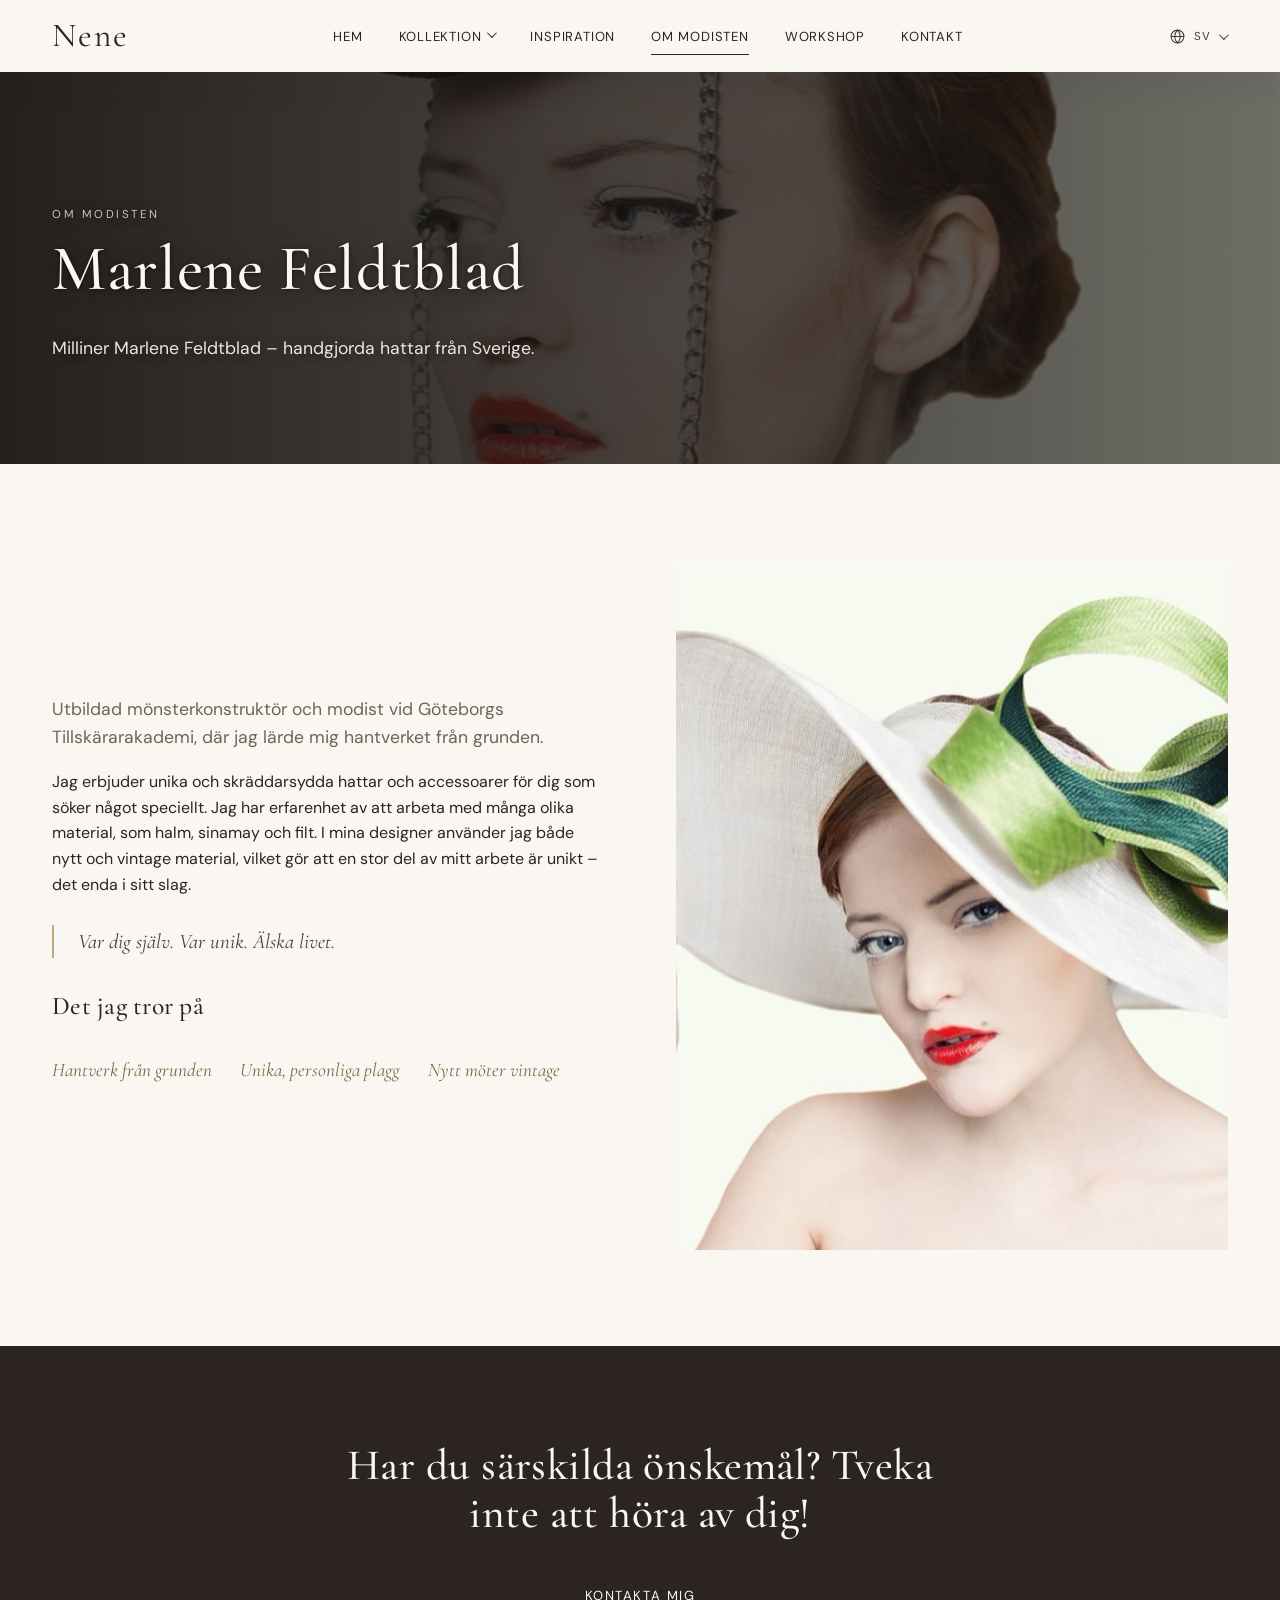
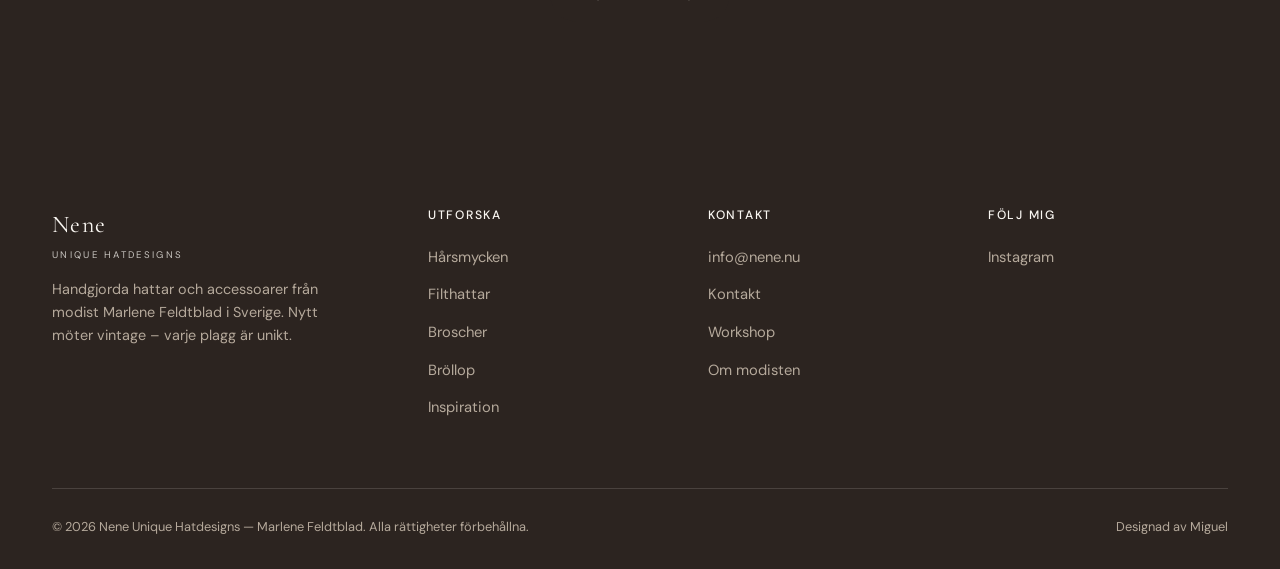
==== about.html @ f98f6aea "Initial commit: Nene Unique Hatdesigns website" ====
<!DOCTYPE html>
<html lang="sv">
<head>
<meta charset="UTF-8" />
<meta name="viewport" content="width=device-width, initial-scale=1" />
<title>Om modisten – Nene Unique Hatdesigns</title>
<meta name="description" content="Möt Marlene Feldtblad, milliner bakom Nene Unique Hatdesigns." />
<link rel="preconnect" href="https://fonts.googleapis.com">
<link rel="preconnect" href="https://fonts.gstatic.com" crossorigin>
<link href="https://fonts.googleapis.com/css2?family=Cormorant+Garamond:ital,wght@0,400;0,500;0,600;1,500&family=DM+Sans:wght@400;500;700&display=swap" rel="stylesheet">
<link rel="stylesheet" href="css/style.css" />
</head>
<body data-title-key="meta.title_about">

  <header class="site-header">
    <div class="container">
      <a href="index.html" class="brand">Nene<span>Unique Hatdesigns</span></a>
      <nav class="main-nav">
        <a href="index.html" data-i18n="nav.start">Hem</a>
        <div class="has-dropdown">
          <button type="button" class="dropdown-trigger" data-i18n="nav.collection">Kollektion</button>
          <div class="dropdown">
            <a href="hair-accessories.html" data-i18n="nav.hairAccessories">Hårsmycken</a>
            <a href="felthats.html" data-i18n="nav.feltHats">Filthattar</a>
            <a href="broches.html" data-i18n="nav.broches">Broscher</a>
            <a href="wedding.html" data-i18n="nav.wedding">Bröllop</a>
          </div>
        </div>
        <a href="inspiration.html" data-i18n="nav.inspiration">Inspiration</a>
        <a href="about.html" data-i18n="nav.about">Om modisten</a>
        <a href="workshop.html" data-i18n="nav.workshop">Workshop</a>
        <a href="contact.html" data-i18n="nav.contact">Kontakt</a>
      </nav>
      <div class="header-actions">
        <div class="lang-switch">
          <button type="button" class="lang-toggle" aria-label="Byt språk">
            <svg class="icon-globe" width="16" height="16" viewBox="0 0 24 24" fill="none" stroke="currentColor" stroke-width="1.5" stroke-linecap="round" stroke-linejoin="round" aria-hidden="true"><circle cx="12" cy="12" r="9"></circle><line x1="3" y1="12" x2="21" y2="12"></line><path d="M12 3c2.5 2.5 4 5.5 4 9s-1.5 6.5-4 9c-2.5-2.5-4-5.5-4-9s1.5-6.5 4-9z"></path></svg>
            <span class="lang-label" data-lang-current>SV</span>
          </button>
          <div class="lang-menu"></div>
        </div>
        <button type="button" class="menu-toggle" aria-label="Meny">
          <span></span><span></span><span></span>
        </button>
      </div>
    </div>
  </header>

  <section class="page-banner">
    <div class="page-banner-media"><img src="images/about-marlene.jpg" alt="Marlene Feldtblad" /></div>
    <div class="container">
      <div class="page-banner-content" data-reveal>
        <span class="eyebrow" data-i18n="about.eyebrow">Om modisten</span>
        <h1 data-i18n="about.title">Marlene Feldtblad</h1>
        <p class="lede" data-i18n="about.introLede">Milliner Marlene Feldtblad – handgjorda hattar från Sverige.</p>
      </div>
    </div>
  </section>

  <section class="section">
    <div class="container">
      <div class="split reverse">
        <div class="split-media" data-reveal>
          <img src="images/inspiration-9.jpg" alt="Marlene Feldtblad i studion" loading="lazy" />
        </div>
        <div data-reveal>
          <p class="lede" data-i18n="about.bodyP1">Utbildad mönsterkonstruktör och modist vid Göteborgs Tillskärarakademi, där jag lärde mig hantverket från grunden.</p>
          <p data-i18n="about.bodyP2">Jag erbjuder unika och skräddarsydda hattar och accessoarer för dig som söker något speciellt. Jag har erfarenhet av att arbeta med många olika material, som halm, sinamay och filt. I mina designer använder jag både nytt och vintage material, vilket gör att en stor del av mitt arbete är unikt – det enda i sitt slag.</p>
          <blockquote class="quote-block" data-i18n="about.quote">Var dig själv. Var unik. Älska livet.</blockquote>
          <h3 data-i18n="about.valuesTitle">Det jag tror på</h3>
          <ul class="value-list">
            <li data-i18n="about.value1">Hantverk från grunden</li>
            <li data-i18n="about.value2">Unika, personliga plagg</li>
            <li data-i18n="about.value3">Nytt möter vintage</li>
          </ul>
        </div>
      </div>
    </div>
  </section>

  <section class="section section--dark cta-band">
    <div class="container">
      <div data-reveal>
        <h2 data-i18n="about.ctaText">Har du särskilda önskemål? Tveka inte att höra av dig!</h2>
        <div class="actions">
          <a href="contact.html" class="btn btn--primary" data-i18n="about.ctaButton">Kontakta mig</a>
        </div>
      </div>
    </div>
  </section>

  <footer class="site-footer">
    <div class="container">
      <div class="footer-grid">
        <div class="footer-brand">
          <a href="index.html" class="brand">Nene<span>Unique Hatdesigns</span></a>
          <p data-i18n="footer.about">Handgjorda hattar och accessoarer från modist Marlene Feldtblad i Sverige.</p>
        </div>
        <div class="footer-col">
          <h4 data-i18n="footer.navTitle">Utforska</h4>
          <ul>
            <li><a href="hair-accessories.html" data-i18n="nav.hairAccessories">Hårsmycken</a></li>
            <li><a href="felthats.html" data-i18n="nav.feltHats">Filthattar</a></li>
            <li><a href="broches.html" data-i18n="nav.broches">Broscher</a></li>
            <li><a href="wedding.html" data-i18n="nav.wedding">Bröllop</a></li>
            <li><a href="inspiration.html" data-i18n="nav.inspiration">Inspiration</a></li>
          </ul>
        </div>
        <div class="footer-col">
          <h4 data-i18n="footer.contactTitle">Kontakt</h4>
          <ul>
            <li><a href="mailto:info@nene.nu">info@nene.nu</a></li>
            <li><a href="contact.html" data-i18n="nav.contact">Kontakt</a></li>
            <li><a href="workshop.html" data-i18n="nav.workshop">Workshop</a></li>
            <li><a href="about.html" data-i18n="nav.about">Om modisten</a></li>
          </ul>
        </div>
        <div class="footer-col">
          <h4 data-i18n="footer.followTitle">Följ mig</h4>
          <ul>
            <li><a href="https://www.instagram.com/modistmarlenefeldtblad" target="_blank" rel="noopener">Instagram</a></li>
          </ul>
        </div>
      </div>
      <div class="footer-bottom">
        <span>&copy; <span data-year></span> Nene Unique Hatdesigns — Marlene Feldtblad. <span data-i18n="footer.rights">Alla rättigheter förbehållna.</span></span>
        <span data-i18n="footer.credit">Design inspirerad av dibelle.se.</span>
      </div>
    </div>
  </footer>

  <div class="lightbox">
    <button type="button" class="lightbox-close" aria-label="Stäng">&times;</button>
    <img src="" alt="" />
  </div>

  <script src="js/products.js"></script>
  <script src="js/i18n.js"></script>
  <script src="js/main.js"></script>
</body>
</html>
---- css/style.css ----
/* ===========================================================
   Nene Unique Hatdesigns — Design system
   Color palette & type scale adapted from dibelle.se's visual
   language, applied to Marlene Feldtblad's millinery brand.
   =========================================================== */

:root {
  /* Colors (from dibelle.se palette) */
  --color-cream: #faf7f2;
  --color-cream-alt: #f5f0eb;
  --color-brown: #2c2420;
  --color-brown-soft: #4a3f35;
  --color-brown-light: #6f6455;
  --color-sand: #c4a882;
  --color-sand-light: #d4c5a9;
  --color-sand-dark: #7e6749;
  --color-champagne: #b8956a;
  --color-rose: #c9a89a;
  --color-border: #e8e0d8;
  --color-hint: #b5a99b;
  --color-meta: #766b5e;
  --color-white: #ffffff;
  --color-danger: #a52828;

  /* Type */
  --font-serif: 'Cormorant Garamond', Georgia, 'Times New Roman', serif;
  --font-sans: 'DM Sans', -apple-system, BlinkMacSystemFont, 'Segoe UI', sans-serif;

  /* Layout */
  --max-width: 1240px;
  --header-height: 84px;
  --radius: 2px;
  --shadow-soft: 0 12px 32px rgba(44, 36, 32, 0.08);
  --shadow-lift: 0 18px 48px rgba(44, 36, 32, 0.16);
  --ease: cubic-bezier(0.22, 1, 0.36, 1);
}

* {
  box-sizing: border-box;
}

html {
  scroll-behavior: smooth;
}

body {
  margin: 0;
  background-color: var(--color-cream);
  color: var(--color-brown);
  font-family: var(--font-sans);
  font-size: 16px;
  line-height: 1.6;
  -webkit-font-smoothing: antialiased;
}

body.no-scroll {
  overflow: hidden;
}

img {
  max-width: 100%;
  display: block;
}

a {
  color: inherit;
  text-decoration: none;
}

h1, h2, h3, h4 {
  font-family: var(--font-serif);
  font-weight: 500;
  letter-spacing: 0.01em;
  margin: 0 0 0.5em;
  color: var(--color-brown);
}

h1 { font-size: clamp(2.6rem, 5vw, 4.4rem); line-height: 1.05; }
h2 { font-size: clamp(2rem, 3.4vw, 2.9rem); line-height: 1.1; }
h3 { font-size: clamp(1.4rem, 2vw, 1.7rem); }
p { margin: 0 0 1em; }

.eyebrow {
  display: inline-block;
  font-family: var(--font-sans);
  font-size: 0.72rem;
  letter-spacing: 0.22em;
  text-transform: uppercase;
  color: var(--color-sand-dark);
  margin-bottom: 0.9em;
}

.container {
  max-width: var(--max-width);
  margin: 0 auto;
  padding: 0 32px;
}

.section {
  padding: 96px 0;
}

.section--tight { padding: 64px 0; }

.section--alt {
  background: var(--color-cream-alt);
}

.section--dark {
  background: var(--color-brown);
  color: var(--color-cream);
}
.section--dark h2, .section--dark h3 { color: var(--color-cream); }

.center { text-align: center; }

.lede {
  font-size: 1.1rem;
  color: var(--color-brown-light);
  max-width: 620px;
}
.center .lede,
.lede.center { margin-left: auto; margin-right: auto; }

/* ---------- Buttons ---------- */
.btn {
  display: inline-flex;
  align-items: center;
  gap: 10px;
  padding: 15px 34px;
  border-radius: 999px;
  font-family: var(--font-sans);
  font-size: 0.82rem;
  letter-spacing: 0.12em;
  text-transform: uppercase;
  border: 1px solid transparent;
  cursor: pointer;
  transition: all 0.35s var(--ease);
  white-space: nowrap;
}

.btn--primary {
  background: var(--color-brown);
  color: var(--color-cream);
  border-color: var(--color-brown);
}
.btn--primary:hover {
  background: var(--color-sand-dark);
  border-color: var(--color-sand-dark);
  transform: translateY(-2px);
}

.btn--outline {
  background: transparent;
  color: var(--color-brown);
  border-color: var(--color-brown);
}
.btn--outline:hover {
  background: var(--color-brown);
  color: var(--color-cream);
  transform: translateY(-2px);
}

.btn--on-dark {
  color: var(--color-cream);
  border-color: rgba(250, 247, 242, 0.55);
}
.btn--on-dark:hover {
  background: var(--color-cream);
  color: var(--color-brown);
  border-color: var(--color-cream);
}

.btn--sm {
  padding: 11px 24px;
  font-size: 0.72rem;
}

/* ---------- Header ---------- */
.site-header {
  position: fixed;
  top: 0;
  left: 0;
  right: 0;
  z-index: 500;
  height: var(--header-height);
  display: flex;
  align-items: center;
  transition: background-color 0.4s var(--ease), box-shadow 0.4s var(--ease), height 0.3s var(--ease);
}

.site-header.is-solid,
.site-header.is-open {
  background: var(--color-cream);
  box-shadow: var(--shadow-soft);
  height: 72px;
}

body:not(.has-hero) .site-header {
  background: var(--color-cream);
  box-shadow: var(--shadow-soft);
  height: 72px;
}

.site-header .container {
  display: flex;
  align-items: center;
  justify-content: space-between;
  width: 100%;
}

.brand {
  font-family: var(--font-serif);
  font-size: 1.5rem;
  letter-spacing: 0.06em;
  color: inherit;
}
.site-header .brand {
  font-size: 2.1rem;
}
.site-header .brand span {
  display: none;
}
.brand span {
  display: block;
  font-family: var(--font-sans);
  font-size: 0.6rem;
  letter-spacing: 0.24em;
  text-transform: uppercase;
  opacity: 0.75;
  margin-top: 2px;
}

.site-header {
  color: var(--color-brown);
}
body.has-hero .site-header:not(.is-solid):not(.is-open) {
  color: var(--color-cream);
}

.main-nav {
  display: flex;
  align-items: center;
  gap: 36px;
}

.main-nav a {
  font-size: 0.82rem;
  letter-spacing: 0.06em;
  text-transform: uppercase;
  padding: 6px 0;
  position: relative;
}
.main-nav a::after {
  content: '';
  position: absolute;
  left: 0;
  right: 0;
  bottom: -2px;
  height: 1px;
  background: currentColor;
  transform: scaleX(0);
  transform-origin: right;
  transition: transform 0.35s var(--ease);
}
.main-nav a:hover::after,
.main-nav a.is-active::after {
  transform: scaleX(1);
  transform-origin: left;
}

.main-nav .has-dropdown {
  position: relative;
}
.dropdown-trigger {
  position: relative;
  background: none;
  border: none;
  font-family: var(--font-sans);
  font-size: 0.82rem;
  letter-spacing: 0.06em;
  text-transform: uppercase;
  color: inherit;
  cursor: pointer;
  padding: 6px 0;
  display: inline-flex;
  align-items: center;
  gap: 6px;
}
.dropdown-trigger::after {
  content: '';
  width: 6px;
  height: 6px;
  border-right: 1px solid currentColor;
  border-bottom: 1px solid currentColor;
  transform: rotate(45deg) translateY(-2px);
  margin-top: -4px;
}
.dropdown-trigger::before {
  content: '';
  position: absolute;
  left: 0;
  right: 0;
  bottom: -2px;
  height: 1px;
  background: currentColor;
  transform: scaleX(0);
  transform-origin: right;
  transition: transform 0.35s var(--ease);
}
.dropdown-trigger:hover::before,
.has-dropdown:focus-within .dropdown-trigger::before {
  transform: scaleX(1);
  transform-origin: left;
}
.main-nav .dropdown {
  position: absolute;
  top: calc(100% + 14px);
  left: 50%;
  transform: translateX(-50%) translateY(-6px);
  background: var(--color-white);
  color: var(--color-brown);
  box-shadow: var(--shadow-lift);
  border-radius: var(--radius);
  padding: 10px;
  min-width: 210px;
  opacity: 0;
  visibility: hidden;
  transition: all 0.25s var(--ease);
}
.main-nav .has-dropdown:hover .dropdown,
.main-nav .has-dropdown:focus-within .dropdown {
  opacity: 1;
  visibility: visible;
  transform: translateX(-50%) translateY(0);
}
.main-nav .dropdown a {
  display: block;
  padding: 11px 14px;
  font-size: 0.86rem;
  text-transform: none;
  letter-spacing: 0;
  color: var(--color-brown-soft);
  border-radius: var(--radius);
}
.main-nav .dropdown a:hover {
  background: var(--color-cream-alt);
  color: var(--color-brown);
}
.main-nav .dropdown a::after { display: none; }

.header-actions {
  display: flex;
  align-items: center;
  gap: 22px;
}

/* Language switcher */
.lang-switch {
  position: relative;
}
.lang-toggle {
  display: flex;
  align-items: center;
  gap: 8px;
  background: none;
  border: none;
  color: inherit;
  padding: 6px 2px;
  font-family: var(--font-sans);
  font-size: 0.72rem;
  letter-spacing: 0.1em;
  text-transform: uppercase;
  cursor: pointer;
  opacity: 0.9;
  transition: opacity 0.25s var(--ease);
}
.lang-toggle:hover {
  opacity: 1;
}
.lang-toggle .icon-globe {
  width: 17px;
  height: 17px;
  flex-shrink: 0;
}
.lang-toggle::after {
  content: '';
  width: 6px;
  height: 6px;
  border-right: 1px solid currentColor;
  border-bottom: 1px solid currentColor;
  transform: rotate(45deg) translateY(-2px);
}
.lang-menu {
  position: absolute;
  top: calc(100% + 10px);
  right: 0;
  background: var(--color-white);
  color: var(--color-brown);
  box-shadow: var(--shadow-lift);
  border-radius: var(--radius);
  min-width: 168px;
  padding: 8px;
  opacity: 0;
  visibility: hidden;
  transform: translateY(-6px);
  transition: all 0.25s var(--ease);
}
.lang-switch.is-open .lang-menu {
  opacity: 1;
  visibility: visible;
  transform: translateY(0);
}
.lang-menu button {
  display: flex;
  width: 100%;
  align-items: center;
  gap: 10px;
  background: none;
  border: none;
  text-align: left;
  padding: 9px 10px;
  border-radius: var(--radius);
  font-family: var(--font-sans);
  font-size: 0.85rem;
  cursor: pointer;
  color: var(--color-brown-soft);
}
.lang-menu button:hover,
.lang-menu button.is-active {
  background: var(--color-cream-alt);
  color: var(--color-brown);
}

.menu-toggle {
  display: none;
  flex-direction: column;
  gap: 5px;
  background: none;
  border: none;
  cursor: pointer;
  padding: 6px;
}
.menu-toggle span {
  width: 24px;
  height: 1px;
  background: currentColor;
  transition: transform 0.3s var(--ease), opacity 0.3s var(--ease);
}
.site-header.is-open .menu-toggle span:nth-child(1) { transform: translateY(6px) rotate(45deg); }
.site-header.is-open .menu-toggle span:nth-child(2) { opacity: 0; }
.site-header.is-open .menu-toggle span:nth-child(3) { transform: translateY(-6px) rotate(-45deg); }

/* ---------- Hero ---------- */
.hero {
  position: relative;
  height: 100vh;
  min-height: 560px;
  display: flex;
  align-items: flex-end;
  color: var(--color-cream);
  overflow: hidden;
}
.hero .container {
  padding-bottom: 110px;
  width: 100%;
}
.hero-media {
  position: absolute;
  inset: 0;
  z-index: 0;
}
.hero-media img,
.hero-media video {
  width: 100%;
  height: 100%;
  object-fit: cover;
}
.hero-media img {
  transform: scale(1.08);
  animation: hero-zoom 16s var(--ease) forwards;
}
@keyframes hero-zoom {
  to { transform: scale(1); }
}
.hero-media::after {
  content: '';
  position: absolute;
  inset: 0;
  background:
    linear-gradient(90deg, rgba(20,16,14,0.82) 0%, rgba(20,16,14,0.5) 42%, rgba(20,16,14,0.22) 72%),
    linear-gradient(180deg, rgba(20,16,14,0.35) 0%, rgba(20,16,14,0.1) 35%, rgba(20,16,14,0.6) 100%);
}
.hero-content {
  position: relative;
  z-index: 1;
  max-width: 760px;
  margin: 0 auto;
  text-align: center;
}
.hero .eyebrow {
  color: var(--color-sand-light);
  text-shadow: 0 1px 12px rgba(0,0,0,0.5);
  font-size: 1.2rem;
  letter-spacing: 0.18em;
  margin-bottom: 2rem;
}
.hero-content h1 {
  color: var(--color-cream);
  text-shadow: 0 2px 24px rgba(0,0,0,0.4), 0 1px 4px rgba(0,0,0,0.5);
}
.hero-content p.lede {
  color: rgba(250, 247, 242, 0.92);
  max-width: 520px;
  margin-left: auto;
  margin-right: auto;
  text-shadow: 0 1px 12px rgba(0,0,0,0.4);
}
.hero-actions {
  display: flex;
  gap: 18px;
  margin-top: 36px;
  flex-wrap: wrap;
  justify-content: center;
}
.hero-scroll {
  position: absolute;
  bottom: 36px;
  left: 50%;
  transform: translateX(-50%);
  z-index: 1;
  width: 1px;
  height: 56px;
  background: rgba(250, 247, 242, 0.5);
  overflow: hidden;
}
.hero-scroll::after {
  content: '';
  position: absolute;
  top: -56px;
  left: 0;
  width: 1px;
  height: 56px;
  background: var(--color-cream);
  animation: scroll-line 2.4s var(--ease) infinite;
}
@keyframes scroll-line {
  to { top: 56px; }
}

/* Page (non-home) header banner */
.page-banner {
  position: relative;
  padding: 200px 0 84px;
  background: var(--color-brown);
  color: var(--color-cream);
  overflow: hidden;
}
.page-banner-media {
  position: absolute;
  inset: 0;
}
.page-banner-media img {
  width: 100%;
  height: 100%;
  object-fit: cover;
  opacity: 0.55;
}
.page-banner-media::after {
  content: '';
  position: absolute;
  inset: 0;
  background: linear-gradient(90deg, rgba(20,16,14,0.88) 0%, rgba(20,16,14,0.62) 48%, rgba(20,16,14,0.32) 100%);
}
.page-banner-content {
  position: relative;
  z-index: 1;
  max-width: 640px;
}
.page-banner .eyebrow { color: var(--color-sand-light); text-shadow: 0 1px 12px rgba(0,0,0,0.5); }
.page-banner-content h1 {
  color: var(--color-cream);
  text-shadow: 0 2px 24px rgba(0,0,0,0.4), 0 1px 4px rgba(0,0,0,0.5);
}
.page-banner-content p.lede {
  color: rgba(250, 247, 242, 0.92);
  text-shadow: 0 1px 12px rgba(0,0,0,0.4);
}

/* ---------- Credential strip ---------- */
.credentials {
  display: grid;
  grid-template-columns: repeat(3, 1fr);
  gap: 40px;
  padding: 56px 0;
  border-bottom: 1px solid var(--color-border);
}
.credential {
  text-align: center;
}
.credential .num {
  font-family: var(--font-serif);
  font-size: 2.2rem;
  color: var(--color-sand-dark);
  display: block;
  margin-bottom: 6px;
}
.credential .label {
  font-size: 0.82rem;
  color: var(--color-brown-light);
  max-width: 260px;
  margin: 0 auto;
}

/* ---------- Category grid ---------- */
.grid {
  display: grid;
  gap: 28px;
}
.grid--4 { grid-template-columns: repeat(4, 1fr); }
.grid--3 { grid-template-columns: repeat(3, 1fr); }
.grid--2 { grid-template-columns: repeat(2, 1fr); }

.cat-card {
  position: relative;
  display: block;
  border-radius: var(--radius);
  overflow: hidden;
  aspect-ratio: 3/4;
  background: var(--color-brown);
}
.cat-card img {
  width: 100%;
  height: 100%;
  object-fit: cover;
  transition: transform 0.7s var(--ease);
}
.cat-card:hover img { transform: scale(1.08); }
.cat-card::after {
  content: '';
  position: absolute;
  inset: 0;
  background: linear-gradient(180deg, rgba(44,36,32,0) 40%, rgba(44,36,32,0.85) 100%);
}
.cat-card-label {
  position: absolute;
  left: 0; right: 0; bottom: 0;
  z-index: 1;
  padding: 26px 24px;
  color: var(--color-cream);
}
.cat-card-label h3 { margin-bottom: 6px; }
.cat-card-label span {
  font-size: 0.76rem;
  letter-spacing: 0.1em;
  text-transform: uppercase;
  color: var(--color-sand-light);
  display: inline-flex;
  align-items: center;
  gap: 8px;
}
.cat-card-label span::after {
  content: '\2192';
  transition: transform 0.3s var(--ease);
}
.cat-card:hover .cat-card-label span::after { transform: translateX(6px); }

/* ---------- Split section (about teaser, workshop, about page) ---------- */
.split {
  display: grid;
  grid-template-columns: 1fr 1fr;
  gap: 72px;
  align-items: center;
}
.split-media {
  border-radius: var(--radius);
  overflow: hidden;
  aspect-ratio: 4/5;
}
.split-media img { width: 100%; height: 100%; object-fit: cover; }
.split.reverse .split-media { order: 2; }

.quote-block {
  border-left: 2px solid var(--color-sand);
  padding-left: 24px;
  margin: 28px 0;
  font-family: var(--font-serif);
  font-size: 1.3rem;
  font-style: italic;
  color: var(--color-brown-soft);
}

.value-list {
  display: flex;
  flex-wrap: wrap;
  gap: 10px 28px;
  margin: 28px 0;
  padding: 0;
  list-style: none;
}
.value-list li {
  font-family: var(--font-serif);
  font-size: 1.2rem;
  font-style: italic;
  color: var(--color-sand-dark);
}

/* ---------- News / promo band ---------- */
.news-band {
  display: grid;
  grid-template-columns: repeat(2, 1fr);
  gap: 24px;
}
.news-card {
  background: var(--color-white);
  border: 1px solid var(--color-border);
  border-radius: var(--radius);
  padding: 32px;
}
.news-card .eyebrow { margin-bottom: 14px; }
.news-card a { color: var(--color-sand-dark); text-decoration: underline; text-underline-offset: 3px; }

/* ---------- CTA band ---------- */
.cta-band {
  text-align: center;
}
.cta-band h2 { max-width: 640px; margin-left: auto; margin-right: auto; }
.cta-band .actions {
  display: flex;
  gap: 18px;
  justify-content: center;
  margin-top: 32px;
  flex-wrap: wrap;
}

/* ---------- Product grid ---------- */
.product-toolbar {
  display: flex;
  justify-content: space-between;
  align-items: baseline;
  margin-bottom: 40px;
  flex-wrap: wrap;
  gap: 12px;
}
.product-count {
  font-size: 0.8rem;
  letter-spacing: 0.06em;
  text-transform: uppercase;
  color: var(--color-meta);
}
.product-grid {
  display: grid;
  grid-template-columns: repeat(3, 1fr);
  gap: 40px 28px;
}
.product-card {
  position: relative;
}
.product-media {
  position: relative;
  border-radius: var(--radius);
  overflow: hidden;
  aspect-ratio: 4/5;
  background: var(--color-cream-alt);
  margin-bottom: 16px;
  cursor: zoom-in;
}
.product-media img {
  width: 100%;
  height: 100%;
  object-fit: cover;
  transition: transform 0.6s var(--ease);
}
.product-card:hover .product-media img { transform: scale(1.06); }
.badge-sold {
  position: absolute;
  top: 14px;
  left: 14px;
  background: var(--color-brown);
  color: var(--color-cream);
  font-size: 0.68rem;
  letter-spacing: 0.12em;
  text-transform: uppercase;
  padding: 6px 12px;
  border-radius: var(--radius);
  z-index: 1;
}
.product-info { padding: 0 2px; }
.product-price {
  font-family: var(--font-serif);
  font-size: 1.3rem;
  color: var(--color-sand-dark);
  margin-bottom: 6px;
}
.product-desc {
  font-size: 0.92rem;
  color: var(--color-brown-light);
}

/* ---------- Gallery (inspiration) ---------- */
.gallery-grid {
  columns: 4;
  column-gap: 20px;
}
.gallery-grid figure {
  margin: 0 0 20px;
  break-inside: avoid;
  border-radius: var(--radius);
  overflow: hidden;
  cursor: zoom-in;
}
.gallery-grid img {
  width: 100%;
  transition: transform 0.6s var(--ease), filter 0.6s var(--ease);
}
.gallery-grid figure:hover img {
  transform: scale(1.04);
}

.lightbox {
  position: fixed;
  inset: 0;
  z-index: 1000;
  background: rgba(20, 16, 14, 0.92);
  display: flex;
  align-items: center;
  justify-content: center;
  padding: 40px;
  opacity: 0;
  visibility: hidden;
  transition: opacity 0.3s var(--ease);
}
.lightbox.is-open { opacity: 1; visibility: visible; }
.lightbox img {
  max-width: 100%;
  max-height: 86vh;
  border-radius: var(--radius);
  box-shadow: var(--shadow-lift);
}
.lightbox-close {
  position: absolute;
  top: 28px;
  right: 32px;
  background: none;
  border: 1px solid rgba(250,247,242,0.5);
  color: var(--color-cream);
  width: 42px;
  height: 42px;
  border-radius: 50%;
  cursor: pointer;
  font-size: 1.1rem;
}
.lightbox-nav {
  position: absolute;
  top: 50%;
  transform: translateY(-50%);
  background: none;
  border: 1px solid rgba(250,247,242,0.5);
  color: var(--color-cream);
  width: 48px;
  height: 48px;
  border-radius: 50%;
  cursor: pointer;
  display: flex;
  align-items: center;
  justify-content: center;
  transition: background 0.25s var(--ease), border-color 0.25s var(--ease), opacity 0.25s var(--ease);
}
.lightbox-nav:hover {
  background: rgba(250,247,242,0.14);
  border-color: var(--color-cream);
}
.lightbox-nav.is-hidden {
  opacity: 0;
  pointer-events: none;
}
.lightbox-prev { left: 24px; }
.lightbox-next { right: 24px; }
@media (max-width: 640px) {
  .lightbox-nav { width: 40px; height: 40px; }
  .lightbox-prev { left: 10px; }
  .lightbox-next { right: 10px; }
}

/* ---------- Back to top ---------- */
.back-to-top {
  position: fixed;
  right: 32px;
  bottom: 32px;
  z-index: 400;
  width: 52px;
  height: 52px;
  border-radius: 50%;
  background: var(--color-cream);
  border: 1px solid var(--color-border);
  color: var(--color-brown);
  display: flex;
  align-items: center;
  justify-content: center;
  cursor: pointer;
  box-shadow: var(--shadow-soft);
  opacity: 0;
  visibility: hidden;
  transform: translateY(14px);
  transition: opacity 0.4s var(--ease), transform 0.4s var(--ease), visibility 0.4s, background 0.3s var(--ease), color 0.3s var(--ease);
}
.back-to-top.is-visible {
  opacity: 1;
  visibility: visible;
  transform: translateY(0);
}
.back-to-top:hover {
  background: var(--color-brown);
  color: var(--color-cream);
  border-color: var(--color-brown);
}
@media (max-width: 640px) {
  .back-to-top { right: 18px; bottom: 18px; width: 46px; height: 46px; }
}

/* ---------- Workshop pricing ---------- */
.pricing-list {
  border: 1px solid var(--color-border);
  border-radius: var(--radius);
  overflow: hidden;
  margin: 28px 0;
  background: var(--color-white);
}
.pricing-row {
  display: flex;
  justify-content: space-between;
  padding: 18px 24px;
  border-bottom: 1px solid var(--color-border);
  font-size: 0.95rem;
}
.pricing-row:last-child { border-bottom: none; }
.pricing-row strong { font-family: var(--font-serif); font-size: 1.1rem; color: var(--color-sand-dark); }

/* ---------- Contact ---------- */
.contact-grid {
  display: grid;
  grid-template-columns: 1fr 1fr;
  gap: 72px;
}
.contact-info-list {
  list-style: none;
  padding: 0;
  margin: 28px 0;
}
.contact-info-list li {
  display: flex;
  gap: 14px;
  padding: 14px 0;
  border-bottom: 1px solid var(--color-border);
  font-size: 0.95rem;
}
.contact-info-list li:first-child { padding-top: 0; }
.contact-info-list .k {
  min-width: 130px;
  color: var(--color-meta);
  font-size: 0.78rem;
  letter-spacing: 0.08em;
  text-transform: uppercase;
  padding-top: 2px;
}

.form-field {
  margin-bottom: 20px;
}
.form-field label {
  display: block;
  font-size: 0.76rem;
  letter-spacing: 0.1em;
  text-transform: uppercase;
  color: var(--color-meta);
  margin-bottom: 8px;
}
.form-field input,
.form-field textarea {
  width: 100%;
  border: 1px solid var(--color-border);
  background: var(--color-white);
  border-radius: var(--radius);
  padding: 14px 16px;
  font-family: var(--font-sans);
  font-size: 0.95rem;
  color: var(--color-brown);
  transition: border-color 0.25s var(--ease);
}
.form-field input:focus,
.form-field textarea:focus {
  outline: none;
  border-color: var(--color-sand-dark);
}
.form-field textarea { min-height: 140px; resize: vertical; }
.form-note {
  font-size: 0.82rem;
  color: var(--color-meta);
  margin-top: 14px;
}
.form-success {
  display: none;
  background: var(--color-cream-alt);
  border: 1px solid var(--color-border);
  border-radius: var(--radius);
  padding: 16px 20px;
  margin-top: 20px;
  font-size: 0.92rem;
}
.form-success.is-visible { display: block; }

/* ---------- Footer ---------- */
.site-footer {
  background: var(--color-brown);
  color: var(--color-cream-alt);
  padding: 88px 0 32px;
}
.footer-grid {
  display: grid;
  grid-template-columns: 1.4fr 1fr 1fr 1fr;
  gap: 40px;
  padding-bottom: 56px;
  border-bottom: 1px solid rgba(250,247,242,0.14);
}
.footer-brand .brand { color: var(--color-cream); }
.footer-brand p { color: var(--color-hint); font-size: 0.9rem; margin-top: 16px; max-width: 280px; }
.footer-col h4 {
  color: var(--color-cream);
  font-family: var(--font-sans);
  font-size: 0.76rem;
  letter-spacing: 0.14em;
  text-transform: uppercase;
  margin-bottom: 18px;
}
.footer-col ul { list-style: none; padding: 0; margin: 0; }
.footer-col li { margin-bottom: 12px; }
.footer-col a { color: var(--color-hint); font-size: 0.92rem; }
.footer-col a:hover { color: var(--color-cream); }
.footer-bottom {
  display: flex;
  justify-content: space-between;
  align-items: center;
  padding-top: 28px;
  font-size: 0.8rem;
  color: var(--color-hint);
  flex-wrap: wrap;
  gap: 12px;
}

/* ---------- Scroll reveal ---------- */
[data-reveal] {
  opacity: 0;
  transform: translateY(28px);
  transition: opacity 0.8s var(--ease), transform 0.8s var(--ease);
}
[data-reveal].is-visible {
  opacity: 1;
  transform: translateY(0);
}
[data-reveal-group] > * {
  opacity: 0;
  transform: translateY(28px);
  transition: opacity 0.7s var(--ease), transform 0.7s var(--ease);
}
[data-reveal-group].is-visible > * {
  opacity: 1;
  transform: translateY(0);
}
[data-reveal-group].is-visible > *:nth-child(1) { transition-delay: 0.05s; }
[data-reveal-group].is-visible > *:nth-child(2) { transition-delay: 0.12s; }
[data-reveal-group].is-visible > *:nth-child(3) { transition-delay: 0.19s; }
[data-reveal-group].is-visible > *:nth-child(4) { transition-delay: 0.26s; }
[data-reveal-group].is-visible > *:nth-child(5) { transition-delay: 0.33s; }
[data-reveal-group].is-visible > *:nth-child(6) { transition-delay: 0.4s; }

/* ---------- Responsive ---------- */
@media (max-width: 1080px) {
  .grid--4 { grid-template-columns: repeat(2, 1fr); }
  .grid--3 { grid-template-columns: repeat(2, 1fr); }
  .product-grid { grid-template-columns: repeat(2, 1fr); }
  .footer-grid { grid-template-columns: 1fr 1fr; }
  .gallery-grid { columns: 3; }
  .split, .contact-grid { gap: 44px; }
}

@media (max-width: 860px) {
  .credentials { grid-template-columns: 1fr; gap: 24px; }
  .split, .contact-grid { grid-template-columns: 1fr; }
  .split.reverse .split-media { order: 0; }
  .news-band { grid-template-columns: 1fr; }
  .gallery-grid { columns: 2; }

  .main-nav { display: none; }
  .menu-toggle { display: flex; }
  .lang-switch .lang-toggle span.lang-label { display: none; }

  .site-header.is-open {
    flex-direction: column;
    align-items: stretch;
    height: auto;
    padding-bottom: 20px;
  }
  .site-header.is-open .container {
    flex-direction: column;
    align-items: stretch;
    gap: 20px;
  }
  .site-header.is-open .main-nav {
    display: flex;
    flex-direction: column;
    gap: 18px;
    padding-top: 8px;
  }
  .site-header.is-open .header-actions {
    justify-content: space-between;
  }
  .main-nav .dropdown {
    position: static;
    opacity: 1;
    visibility: visible;
    transform: none;
    box-shadow: none;
    background: none;
    padding: 4px 0 0 14px;
    min-width: 0;
    display: none;
  }
  .site-header.is-open .has-dropdown.is-expanded .dropdown {
    display: block;
  }
  .main-nav .dropdown a {
    color: inherit;
    padding: 8px 0;
    font-size: 0.8rem;
    text-transform: uppercase;
    letter-spacing: 0.06em;
  }
}

@media (max-width: 640px) {
  .section { padding: 64px 0; }
  .container { padding: 0 20px; }
  .grid--4, .grid--3, .grid--2, .product-grid { grid-template-columns: 1fr; }
  .gallery-grid { columns: 1; }
  .footer-grid { grid-template-columns: 1fr; gap: 32px; }
  .hero-actions { flex-direction: column; align-items: center; }
  .page-banner { padding: 160px 0 56px; }
}
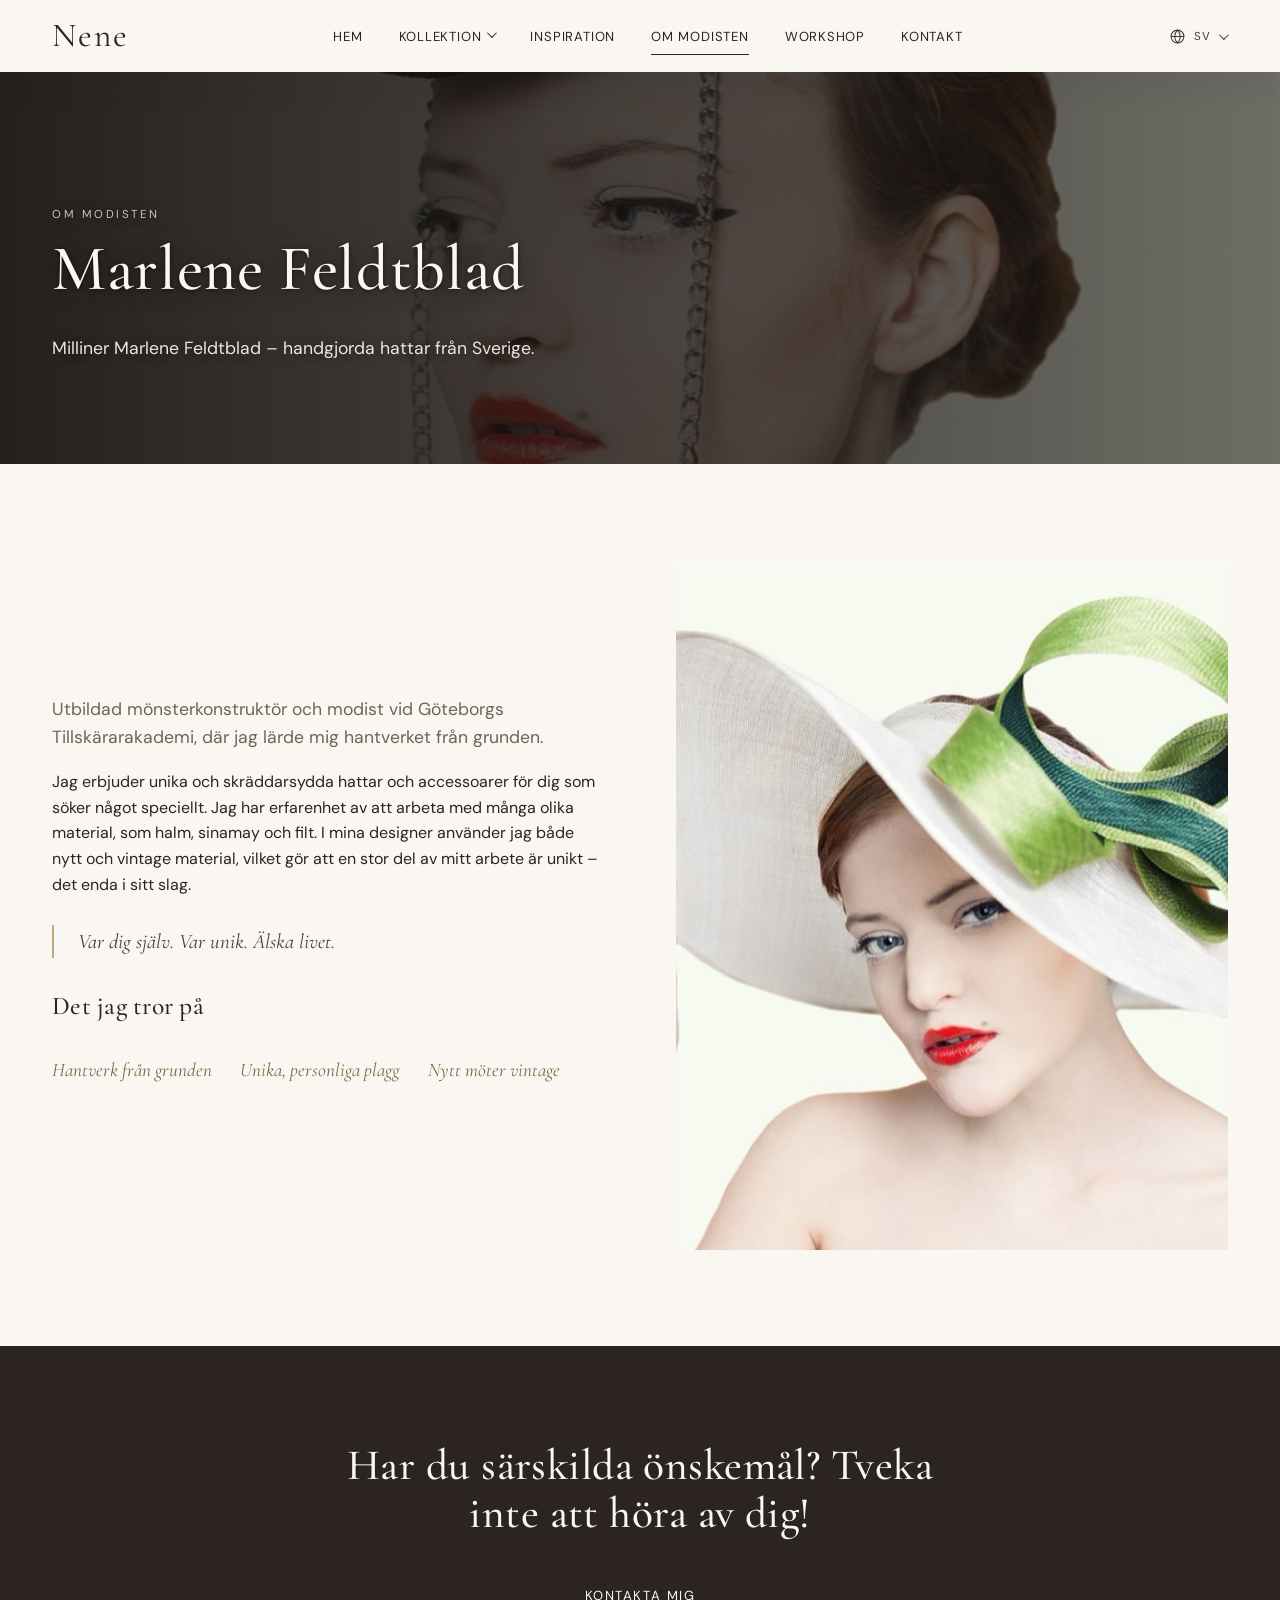
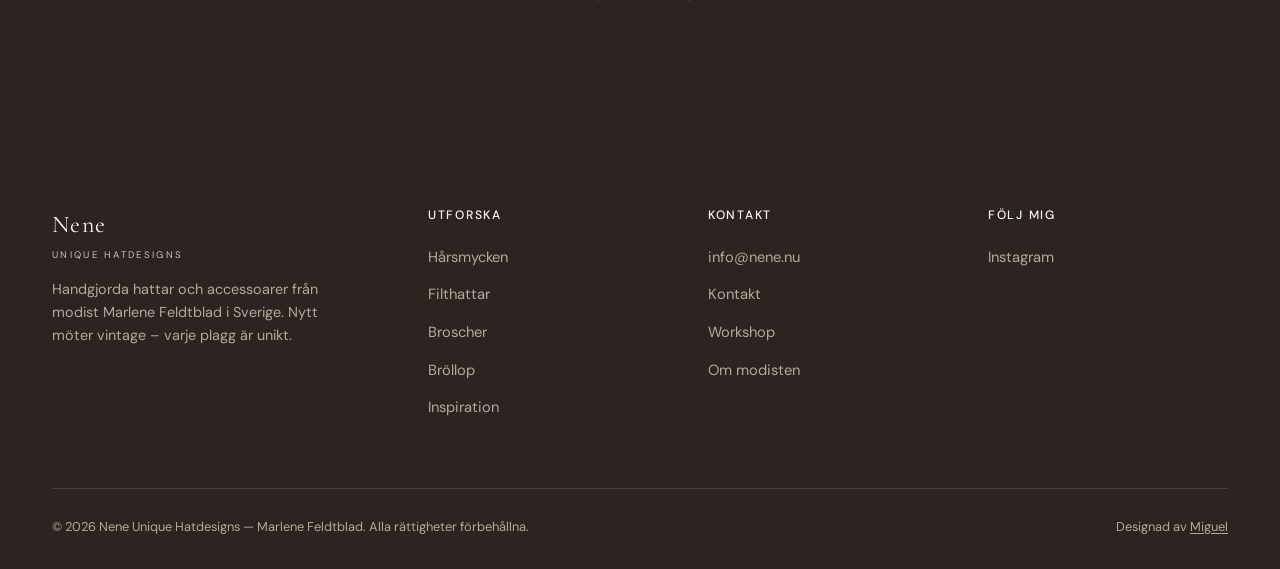
==== commit 0a8e2df5: "Add collection page, Instagram embed for workshop, and various UX fixes - Add collection.html with h" ====
--- a/about.html
+++ b/about.html
@@ -18,7 +18,7 @@
       <nav class="main-nav">
         <a href="index.html" data-i18n="nav.start">Hem</a>
         <div class="has-dropdown">
-          <button type="button" class="dropdown-trigger" data-i18n="nav.collection">Kollektion</button>
+          <a href="collection.html" class="dropdown-trigger" data-i18n="nav.collection">Kollektion</a>
           <div class="dropdown">
             <a href="hair-accessories.html" data-i18n="nav.hairAccessories">Hårsmycken</a>
             <a href="felthats.html" data-i18n="nav.feltHats">Filthattar</a>
@@ -124,7 +124,7 @@
       </div>
       <div class="footer-bottom">
         <span>&copy; <span data-year></span> Nene Unique Hatdesigns — Marlene Feldtblad. <span data-i18n="footer.rights">Alla rättigheter förbehållna.</span></span>
-        <span data-i18n="footer.credit">Design inspirerad av dibelle.se.</span>
+        <span><span data-i18n="footer.credit">Designad av</span> <a href="https://www.linkedin.com/in/miguel-soto-119244138/" target="_blank" rel="noopener">Miguel</a></span>
       </div>
     </div>
   </footer>
--- a/css/style.css
+++ b/css/style.css
@@ -244,14 +244,14 @@
   gap: 36px;
 }
 
-.main-nav a {
+.main-nav > a {
   font-size: 0.82rem;
   letter-spacing: 0.06em;
   text-transform: uppercase;
   padding: 6px 0;
   position: relative;
 }
-.main-nav a::after {
+.main-nav > a::after {
   content: '';
   position: absolute;
   left: 0;
@@ -263,8 +263,8 @@
   transform-origin: right;
   transition: transform 0.35s var(--ease);
 }
-.main-nav a:hover::after,
-.main-nav a.is-active::after {
+.main-nav > a:hover::after,
+.main-nav > a.is-active::after {
   transform: scaleX(1);
   transform-origin: left;
 }
@@ -309,6 +309,7 @@
   transition: transform 0.35s var(--ease);
 }
 .dropdown-trigger:hover::before,
+.dropdown-trigger.is-active::before,
 .has-dropdown:focus-within .dropdown-trigger::before {
   transform: scaleX(1);
   transform-origin: left;
@@ -586,6 +587,11 @@
   color: rgba(250, 247, 242, 0.92);
   text-shadow: 0 1px 12px rgba(0,0,0,0.4);
 }
+.page-banner-content .quote-block {
+  color: var(--color-cream);
+  border-color: var(--color-sand-light);
+  text-shadow: 0 1px 12px rgba(0,0,0,0.4);
+}
 
 /* ---------- Credential strip ---------- */
 .credentials {
@@ -640,7 +646,7 @@
   content: '';
   position: absolute;
   inset: 0;
-  background: linear-gradient(180deg, rgba(44,36,32,0) 40%, rgba(44,36,32,0.85) 100%);
+  background: linear-gradient(180deg, rgba(20,16,14,0) 35%, rgba(20,16,14,0.92) 100%);
 }
 .cat-card-label {
   position: absolute;
@@ -649,12 +655,17 @@
   padding: 26px 24px;
   color: var(--color-cream);
 }
-.cat-card-label h3 { margin-bottom: 6px; }
+.cat-card-label h3 {
+  margin-bottom: 6px;
+  color: var(--color-cream);
+  text-shadow: 0 1px 12px rgba(0,0,0,0.5), 0 1px 3px rgba(0,0,0,0.6);
+}
 .cat-card-label span {
   font-size: 0.76rem;
   letter-spacing: 0.1em;
   text-transform: uppercase;
   color: var(--color-sand-light);
+  text-shadow: 0 1px 10px rgba(0,0,0,0.5);
   display: inline-flex;
   align-items: center;
   gap: 8px;
@@ -679,6 +690,14 @@
 }
 .split-media img { width: 100%; height: 100%; object-fit: cover; }
 .split.reverse .split-media { order: 2; }
+.split-media--embed {
+  aspect-ratio: auto;
+  display: flex;
+  align-items: center;
+  justify-content: center;
+  background: var(--color-cream-alt);
+  padding: 16px;
+}
 
 .quote-block {
   border-left: 2px solid var(--color-sand);
@@ -1045,6 +1064,14 @@
   color: var(--color-hint);
   flex-wrap: wrap;
   gap: 12px;
+}
+.footer-bottom a {
+  color: var(--color-hint);
+  text-decoration: underline;
+  text-underline-offset: 2px;
+}
+.footer-bottom a:hover {
+  color: var(--color-cream);
 }
 
 /* ---------- Scroll reveal ---------- */
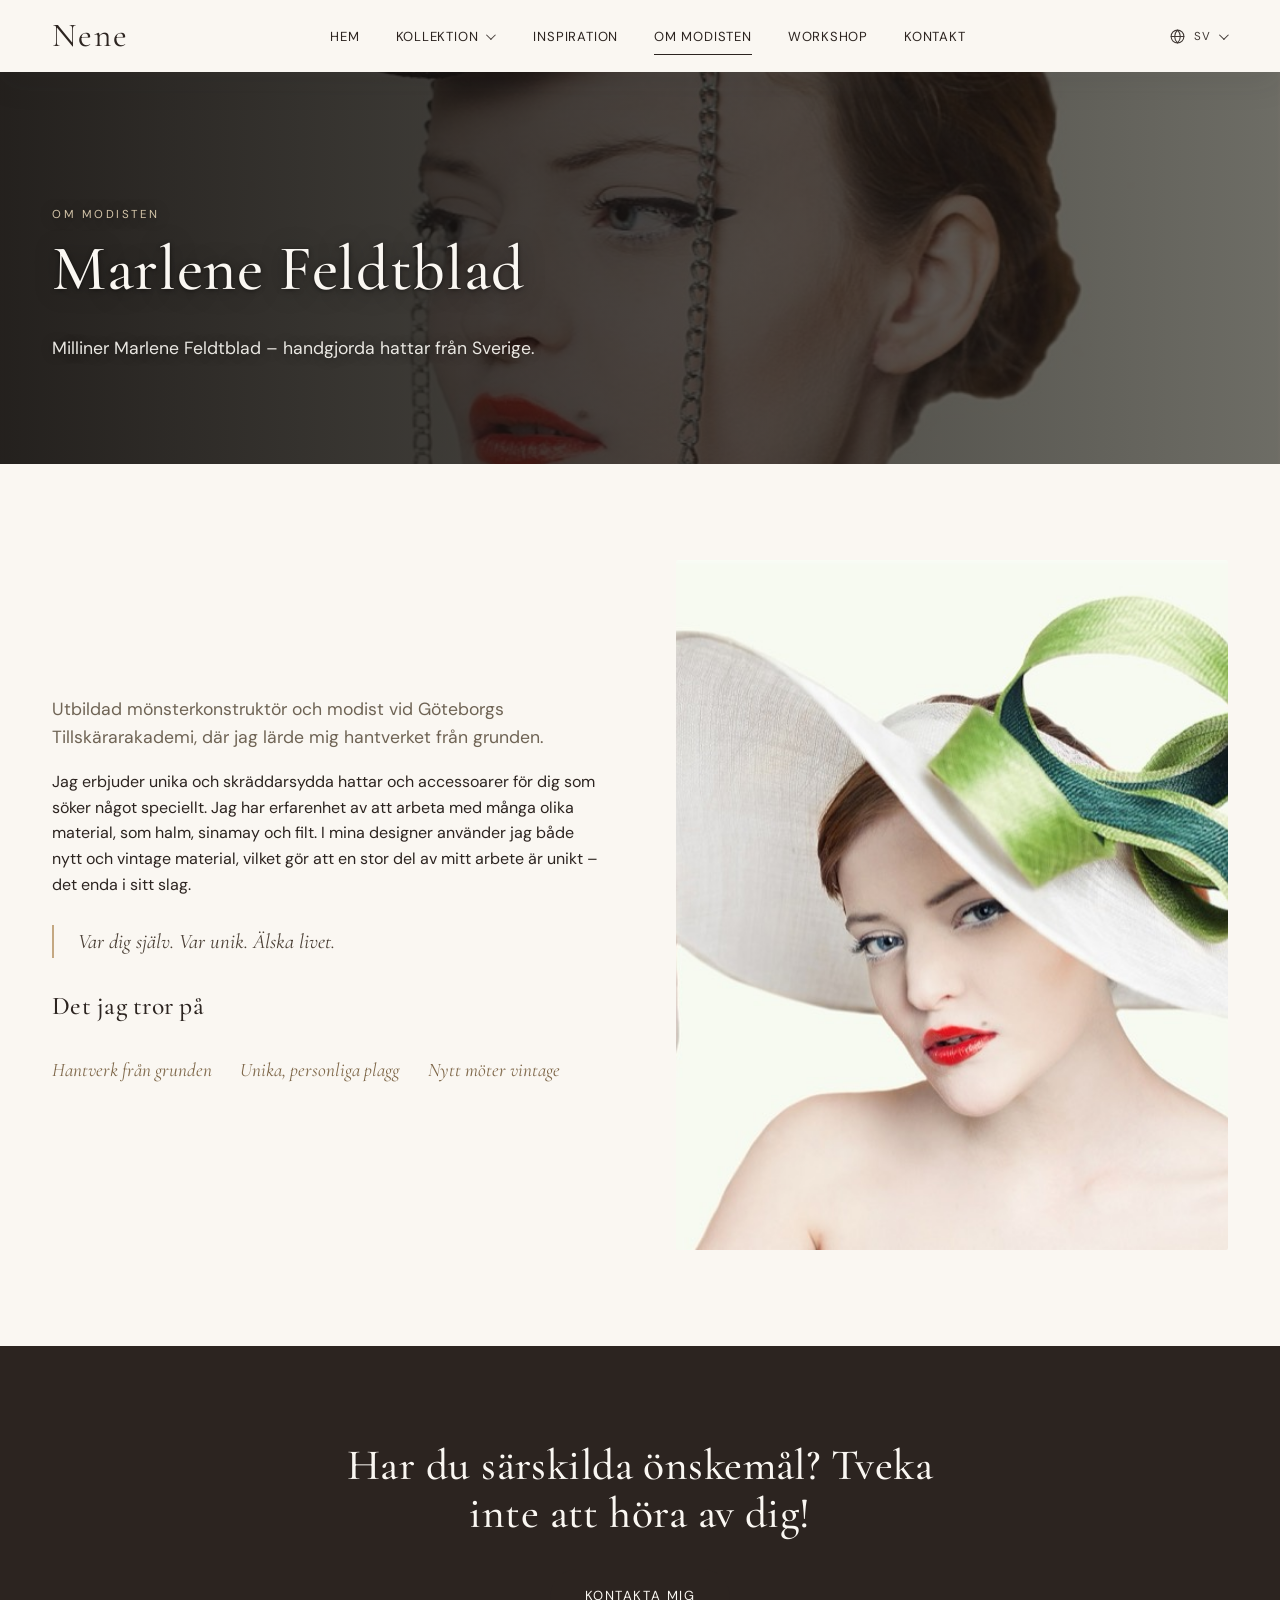
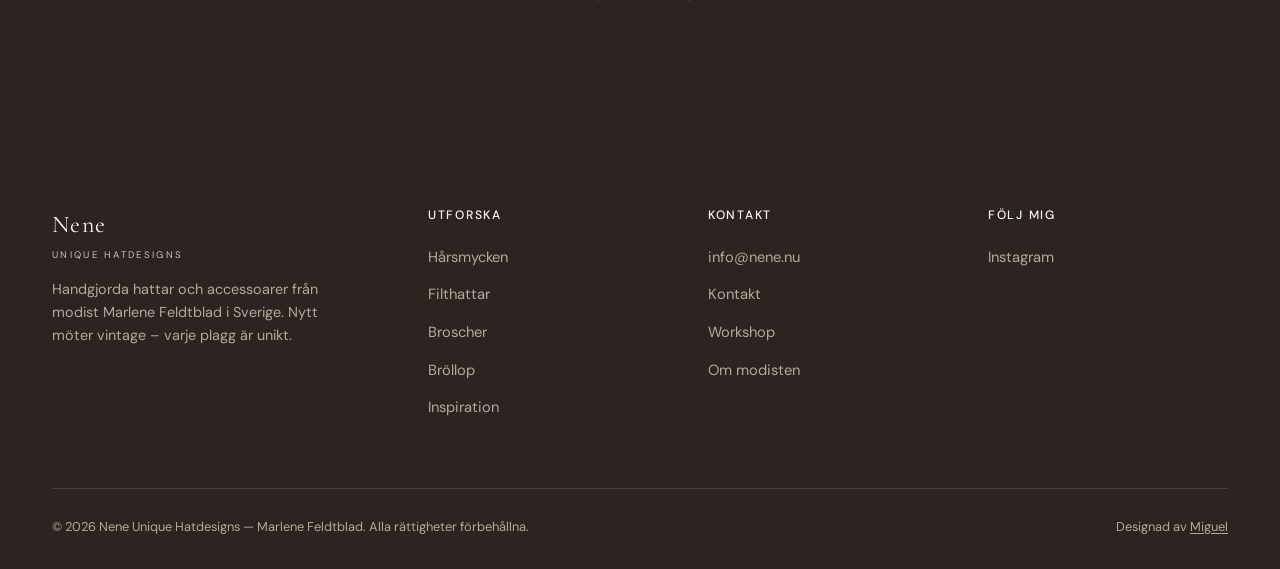
==== commit aef7172f: "Add workshop video, fix mobile menu/dropdown/lightbox/contact overflow bugs - Replace Instagram embe" ====
--- a/about.html
+++ b/about.html
@@ -19,6 +19,7 @@
         <a href="index.html" data-i18n="nav.start">Hem</a>
         <div class="has-dropdown">
           <a href="collection.html" class="dropdown-trigger" data-i18n="nav.collection">Kollektion</a>
+          <button type="button" class="dropdown-caret" aria-label="Visa undermeny" aria-expanded="false"></button>
           <div class="dropdown">
             <a href="hair-accessories.html" data-i18n="nav.hairAccessories">Hårsmycken</a>
             <a href="felthats.html" data-i18n="nav.feltHats">Filthattar</a>
--- a/css/style.css
+++ b/css/style.css
@@ -271,6 +271,9 @@
 
 .main-nav .has-dropdown {
   position: relative;
+  display: inline-flex;
+  align-items: center;
+  gap: 4px;
 }
 .dropdown-trigger {
   position: relative;
@@ -285,16 +288,29 @@
   padding: 6px 0;
   display: inline-flex;
   align-items: center;
-  gap: 6px;
-}
-.dropdown-trigger::after {
+}
+.dropdown-caret {
+  background: none;
+  border: none;
+  color: inherit;
+  cursor: pointer;
+  padding: 10px 4px;
+  display: inline-flex;
+  align-items: center;
+  justify-content: center;
+  opacity: 0.85;
+}
+.dropdown-caret::after {
   content: '';
   width: 6px;
   height: 6px;
   border-right: 1px solid currentColor;
   border-bottom: 1px solid currentColor;
   transform: rotate(45deg) translateY(-2px);
-  margin-top: -4px;
+  transition: transform 0.25s var(--ease);
+}
+.has-dropdown.is-expanded .dropdown-caret::after {
+  transform: rotate(-135deg) translateY(1px);
 }
 .dropdown-trigger::before {
   content: '';
@@ -456,6 +472,7 @@
 .hero {
   position: relative;
   height: 100vh;
+  height: 100dvh;
   min-height: 560px;
   display: flex;
   align-items: flex-end;
@@ -688,16 +705,10 @@
   overflow: hidden;
   aspect-ratio: 4/5;
 }
-.split-media img { width: 100%; height: 100%; object-fit: cover; }
+.split-media img,
+.split-media video { width: 100%; height: 100%; object-fit: cover; }
 .split.reverse .split-media { order: 2; }
-.split-media--embed {
-  aspect-ratio: auto;
-  display: flex;
-  align-items: center;
-  justify-content: center;
-  background: var(--color-cream-alt);
-  padding: 16px;
-}
+.split-media--portrait { aspect-ratio: 9/16; }
 
 .quote-block {
   border-left: 2px solid var(--color-sand);
@@ -860,7 +871,7 @@
   position: absolute;
   top: 28px;
   right: 32px;
-  background: none;
+  background: rgba(20,16,14,0.7);
   border: 1px solid rgba(250,247,242,0.5);
   color: var(--color-cream);
   width: 42px;
@@ -873,7 +884,7 @@
   position: absolute;
   top: 50%;
   transform: translateY(-50%);
-  background: none;
+  background: rgba(20,16,14,0.7);
   border: 1px solid rgba(250,247,242,0.5);
   color: var(--color-cream);
   width: 48px;
@@ -896,9 +907,12 @@
 .lightbox-prev { left: 24px; }
 .lightbox-next { right: 24px; }
 @media (max-width: 640px) {
-  .lightbox-nav { width: 40px; height: 40px; }
-  .lightbox-prev { left: 10px; }
-  .lightbox-next { right: 10px; }
+  .lightbox { padding: 16px; }
+  .lightbox img { max-height: 76vh; }
+  .lightbox-close { top: 14px; right: 14px; width: 38px; height: 38px; }
+  .lightbox-nav { width: 38px; height: 38px; }
+  .lightbox-prev { left: 6px; }
+  .lightbox-next { right: 6px; }
 }
 
 /* ---------- Back to top ---------- */
@@ -968,12 +982,18 @@
 }
 .contact-info-list li {
   display: flex;
-  gap: 14px;
+  flex-wrap: wrap;
+  gap: 4px 14px;
   padding: 14px 0;
   border-bottom: 1px solid var(--color-border);
   font-size: 0.95rem;
 }
 .contact-info-list li:first-child { padding-top: 0; }
+.contact-info-list li > a {
+  min-width: 0;
+  overflow-wrap: break-word;
+  word-break: break-word;
+}
 .contact-info-list .k {
   min-width: 130px;
   color: var(--color-meta);
@@ -1121,10 +1141,19 @@
   .menu-toggle { display: flex; }
   .lang-switch .lang-toggle span.lang-label { display: none; }
 
+  .site-header {
+    transition: background-color 0.2s var(--ease), box-shadow 0.2s var(--ease);
+  }
   .site-header.is-open {
+    background-color: var(--color-cream);
+    background: var(--color-cream);
+    -webkit-transform: translateZ(0);
+    transform: translateZ(0);
     flex-direction: column;
     align-items: stretch;
     height: auto;
+    max-height: 100vh;
+    overflow-y: auto;
     padding-bottom: 20px;
   }
   .site-header.is-open .container {
@@ -1140,6 +1169,10 @@
   }
   .site-header.is-open .header-actions {
     justify-content: space-between;
+  }
+  .main-nav .has-dropdown {
+    display: block;
+    text-align: center;
   }
   .main-nav .dropdown {
     position: static;
